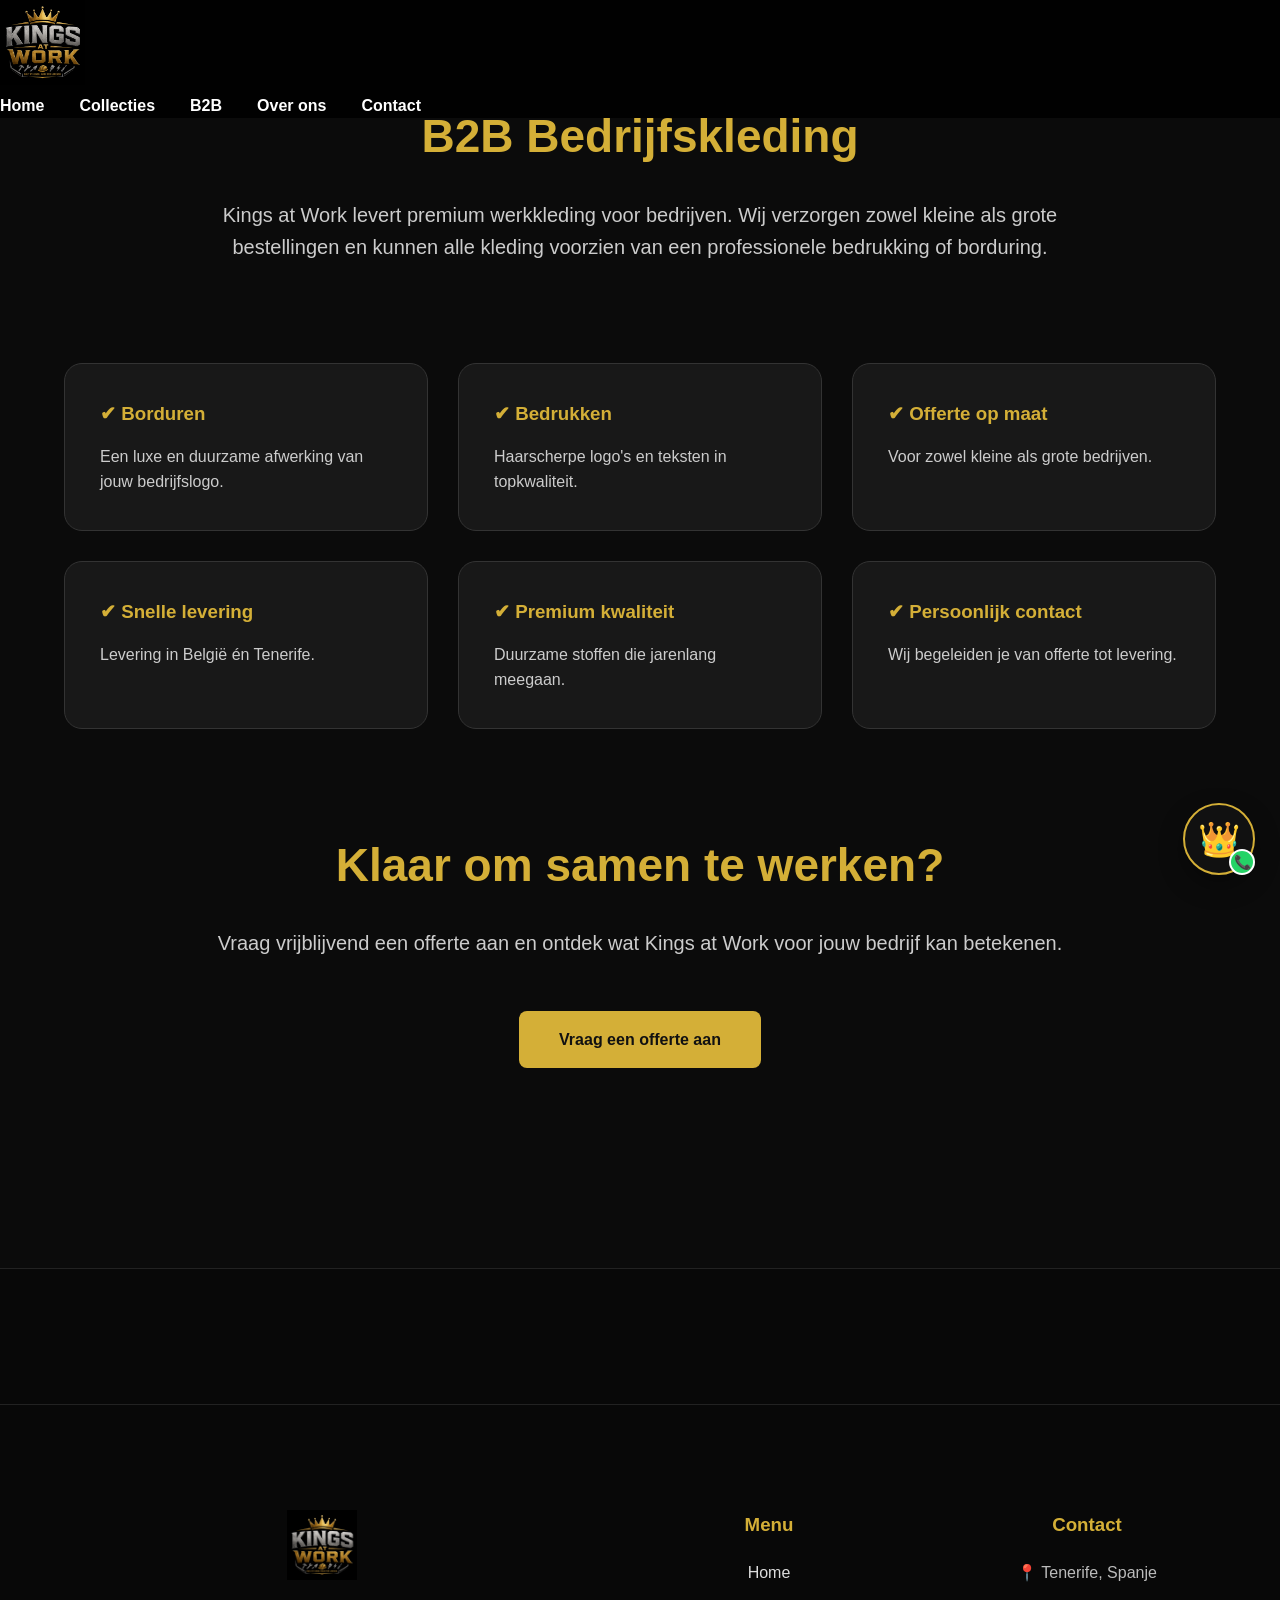
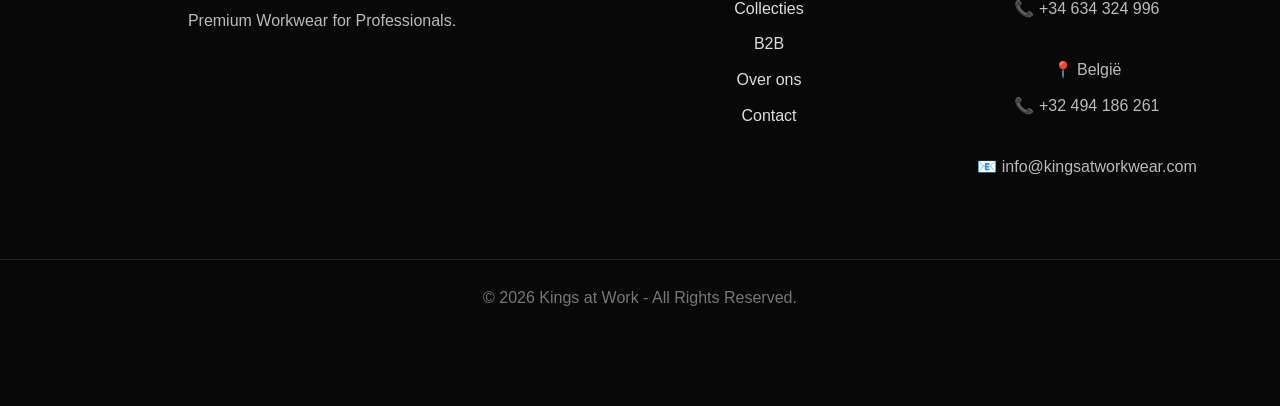
==== b2b.html @ e3f54581 "website volledig afgewerkt" ====
<!DOCTYPE html>
<html lang="nl">
<head>
    <meta charset="UTF-8">
    <meta name="viewport" content="width=device-width, initial-scale=1.0">
    <title>B2B | Kings at Work</title>
<meta name="description" content="Professionele bedrijfskleding voor bedrijven. Borduren, bedrukken en werkkleding op maat voor elke sector.">

<meta name="keywords" content="bedrijfskleding, borduren, bedrukken, werkkleding bedrijven, B2B">
    <link rel="stylesheet" href="css/style.css">
</head>

<body>

<header>

    <div class="logo">
        <a href="index.html">
            <img src="images/image0.png" alt="Kings at Work">
        </a>
    </div>

    <nav>
        <a href="index.html">Home</a>
        <a href="collecties.html">Collecties</a>
        <a href="b2b.html">B2B</a>
        <a href="over-ons.html">Over ons</a>
        <a href="contact.html">Contact</a>
    </nav>

</header>

<section class="intro">

    <div class="container">

        <h2>B2B Bedrijfskleding</h2>

        <p>
            Kings at Work levert premium werkkleding voor bedrijven.
            Wij verzorgen zowel kleine als grote bestellingen en kunnen alle
            kleding voorzien van een professionele bedrukking of borduring.
        </p>

    </div>

</section>

<section class="why">

    <div class="container">

        <div class="why-grid">

            <div class="why-card">
                <h3>✔ Borduren</h3>
                <p>Een luxe en duurzame afwerking van jouw bedrijfslogo.</p>
            </div>

            <div class="why-card">
                <h3>✔ Bedrukken</h3>
                <p>Haarscherpe logo's en teksten in topkwaliteit.</p>
            </div>

            <div class="why-card">
                <h3>✔ Offerte op maat</h3>
                <p>Voor zowel kleine als grote bedrijven.</p>
            </div>

            <div class="why-card">
                <h3>✔ Snelle levering</h3>
                <p>Levering in België én Tenerife.</p>
            </div>

            <div class="why-card">
                <h3>✔ Premium kwaliteit</h3>
                <p>Duurzame stoffen die jarenlang meegaan.</p>
            </div>

            <div class="why-card">
                <h3>✔ Persoonlijk contact</h3>
                <p>Wij begeleiden je van offerte tot levering.</p>
            </div>

        </div>

    </div>

</section>

<section class="intro">

    <div class="container">

        <h2>Klaar om samen te werken?</h2>

        <p>
            Vraag vrijblijvend een offerte aan en ontdek wat Kings at Work
            voor jouw bedrijf kan betekenen.
        </p>

        <br><br>

        <a href="contact.html" class="button">
            Vraag een offerte aan
        </a>

    </div>

</section>

<footer><footer>

    <div class="container footer-grid">

        <div>
            <img src="images/image0.png" alt="Kings at Work" class="footer-logo">
            <p>Premium Workwear for Professionals.</p>
        </div>

        <div>
            <h3>Menu</h3>
            <a href="index.html">Home</a>
            <a href="collecties.html">Collecties</a>
            <a href="b2b.html">B2B</a>
            <a href="over-ons.html">Over ons</a>
            <a href="contact.html">Contact</a>
        </div>

        <div>
            <h3>Contact</h3>
            <p>📍 Tenerife, Spanje</p>
            <p>📞 +34 634 324 996</p>

            <br>

            <p>📍 België</p>
            <p>📞 +32 494 186 261</p>

            <br>

            <p>📧 info@kingsatworkwear.com</p>
        </div>

    </div>

    <div class="copyright">
        ©️ 2026 Kings at Work - All Rights Reserved.
    </div>

</footer>

</footer>
<a href="https://wa.me/34634324996" class="whatsapp-btn" target="_blank" aria-label="Chat via WhatsApp">

    <div class="kings-chat">

        <div class="crown">👑</div>

        <div class="phone">📞</div>

    </div>

</a>
</a>
</body>
</html>
---- css/style.css ----
/* ==========================
   RESET
========================== */

*{
    margin:0;
    padding:0;
    box-sizing:border-box;
}

html{
    scroll-behavior:smooth;
}

body{
    font-family:'Montserrat',sans-serif;
    background:#0b0b0b;
    color:#fff;
    line-height:1.6;
}

/* ==========================
   CONTAINER
========================== */

.container{
    width:90%;
    max-width:1300px;
    margin:auto;
}

/* ==========================
   HEADER
========================== */

header{
    position:fixed;
    top:0;
    left:0;
    width:100%;
    background:rgba(0,0,0,.88);
    backdrop-filter:blur(12px);
    z-index:1000;
}

header .container{
    display:flex;
    justify-content:space-between;
    align-items:center;
    padding:20px 0;
}

.logo img{
    height:85px;
}

nav{
    display:flex;
    gap:35px;
}

nav a{
    color:white;
    text-decoration:none;
    font-weight:600;
    transition:.3s;
}

nav a:hover{
    color:#d4af37;
}

/* ==========================
   HERO
========================== */

.hero{
    position: relative;
    height: 100vh;
    background: linear-gradient(rgba(0,0,0,.55), rgba(0,0,0,.55)),
                url("../images/hoodie.jpg") center center/cover no-repeat;
    display: flex;
    justify-content: center;
    align-items: center;
    text-align: center;
}

.overlay{
    display: none;
}

.hero-content{
    position: relative;
    z-index: 2;
    max-width: 850px;
    padding: 20px;
}

.hero h1{
    font-size: 82px;
    color: #d4af37;
    font-weight: 800;
}

.hero h2{
    margin-top: 15px;
    font-size: 34px;
    letter-spacing: 8px;
}

.hero p{
    margin: 35px 0;
    font-size: 22px;
    color: #ddd;
}

/* ==========================
   BUTTON
========================== */

.button{
    display:inline-block;
    background:#d4af37;
    color:#111;
    text-decoration:none;
    padding:16px 40px;
    border-radius:8px;
    font-weight:700;
    transition:.3s;
}

.button:hover{
    background:white;
    transform:translateY(-3px);
}/* ==========================
   INTRO
========================== */

.intro{
    padding:100px 0;
    text-align:center;
}

.intro h2{
    font-size:46px;
    color:#d4af37;
    margin-bottom:25px;
}

.intro p{
    max-width:850px;
    margin:auto;
    color:#cccccc;
    font-size:20px;
}

/* ==========================
   COLLECTIES
========================== */

{/* ==========================
   COLLECTIES
========================== */

.collections{
    padding:140px 8% 80px;
    background:#111;
    text-align:center;
}

.collections h2{
    font-size:46px;
    color:#d4af37;
    margin-bottom:60px;
}

.products{
    display:grid;
    grid-template-columns:repeat(auto-fit,minmax(300px,1fr));
    gap:40px;
}

.product{
    background:#1a1a1a;
    border:1px solid #333;
    border-radius:18px;
    overflow:hidden;
    transition:.3s;
}

.product:hover{
    transform:translateY(-8px);
    border-color:#d4af37;
}

.product img{
    width:100%;
    height:300px;
    object-fit:contain;
    background:#111;
    padding:20px;
}

.product h3{
    color:#d4af37;
    margin:20px 0 10px;
}

.product p{
    color:#ccc;
    padding:0 20px 25px;
}}
.overlay{
    position:absolute;
    top:0;
    left:0;
    width:100%;
    height:100%;
    background:linear-gradient(
        rgba(0,0,0,.93),
        rgba(0,0,0,.90)
    );
    z-index:1;
}

}

/* ==========================
   WAAROM
========================== */

.why{
    padding:100px 0;
}

.why h2{
    text-align:center;
    color:#d4af37;
    font-size:46px;
    margin-bottom:60px;
}

.why-grid{
    display:grid;
    grid-template-columns:repeat(auto-fit,minmax(280px,1fr));
    gap:30px;
}

.why-card{
    background:#181818;
    border:1px solid #333;
    border-radius:18px;
    padding:35px;
    transition:.3s;
}

.why-card:hover{
    transform:translateY(-10px);
    border-color:#d4af37;
}

.why-card h3{
    color:#d4af37;
    margin-bottom:15px;
}

.why-card p{
    color:#cccccc;
}

/* ==========================
   FOOTER
========================== */

footer{
    background:#000;
    padding:35px 0;
    text-align:center;
    color:#999;
    border-top:1px solid #222;
}

/* ==========================
   MOBIEL
========================== */

@media(max-width:900px){

    .hero h1{
        font-size:52px;
    }

    .hero h2{
        font-size:24px;
        letter-spacing:4px;
    }

    .hero p{
        font-size:18px;
    }

    header .container{
        flex-direction:column;
        gap:20px;
    }

    nav{
        flex-wrap:wrap;
        justify-content:center;
        gap:20px;
    }
}/* CONTACT */

.contact{
    padding:100px 0;
    background:#111;
    text-align:center;
}

.contact h2{
    color:#d4af37;
    font-size:46px;
    margin-bottom:20px;
}

.contact > .container > p{
    max-width:800px;
    margin:0 auto 50px;
    color:#ccc;
}

.contact-cards{
    display:grid;
    grid-template-columns:repeat(auto-fit,minmax(260px,1fr));
    gap:30px;
}

.contact-card{
    background:#1a1a1a;
    border:1px solid #333;
    border-radius:18px;
    padding:35px;
}

.contact-card h3{
    color:#d4af37;
    margin-bottom:15px;
}

.phone{
    color:#d4af37;
    font-size:22px;
    font-weight:700;
}

.contact-link{
    color:#d4af37;
    text-decoration:none;
    font-weight:700;
}

.contact-link:hover{
    color:#fff;
}/* ==========================
   PREMIUM FOOTER
========================== */

footer{
    background:#080808;
    margin-top:100px;
    border-top:1px solid #222;
}

.footer-grid{
    display:grid;
    grid-template-columns:2fr 1fr 1fr;
    gap:60px;
    padding:70px 0;
}

.footer-logo{
    height:70px;
    margin-bottom:20px;
}

.footer-grid h3{
    color:#d4af37;
    margin-bottom:20px;
}

.footer-grid a{
    display:block;
    color:#ddd;
    text-decoration:none;
    margin-bottom:10px;
    transition:.3s;
}

.footer-grid a:hover{
    color:#d4af37;
}

.footer-grid p{
    color:#bbb;
    margin-bottom:10px;
}

.copyright{
    text-align:center;
    padding:25px;
    border-top:1px solid #222;
    color:#777;
}

@media(max-width:900px){

    .footer-grid{
        grid-template-columns:1fr;
        text-align:center;
    }

}.contact .button{
    display: block;
    width: fit-content;
    margin: 50px auto 0;
}/* WhatsApp knop */

.whatsapp{
    position:fixed;
    bottom:25px;
    right:25px;
    width:65px;
    height:65px;
    background:#25D366;
    color:white;
    border-radius:50%;
    display:flex;
    justify-content:center;
    align-items:center;
    font-size:34px;
    text-decoration:none;
    box-shadow:0 8px 20px rgba(0,0,0,.35);
    z-index:9999;
    transition:.3s;
}

.whatsapp:hover{
    transform:scale(1.1);
    box-shadow:0 10px 30px rgba(37,211,102,.5);
}/* WhatsApp knop */

.whatsapp{
    position: fixed;
    bottom: 25px;
    right: 25px;
    width: 65px;
    height: 65px;
    background: #25D366;
    border-radius: 50%;
    display: flex;
    justify-content: center;
    align-items: center;
    box-shadow: 0 8px 20px rgba(0,0,0,.35);
    z-index: 9999;
    transition: .3s;
}

.whatsapp img{
    width: 36px;
    height: 36px;
}

.whatsapp:hover{
    transform: scale(1.1);
    box-shadow: 0 10px 30px rgba(37,211,102,.45);
}/* Floating Kings Button */

.whatsapp-btn{
    position:fixed;
    right:25px;
    bottom:25px;
    display:flex;
    align-items:center;
    text-decoration:none;
    z-index:9999;
}

.whatsapp-text{
    background:#111;
    color:white;
    padding:14px 18px;
    border-radius:50px;
    margin-right:12px;
    opacity:0;
    transform:translateX(15px);
    transition:.35s;
    white-space:nowrap;
    border:1px solid #d4af37;
    font-weight:600;
}

.whatsapp-icon{
    width:68px;
    height:68px;
    border-radius:50%;
    background:#111;
    border:2px solid #d4af37;
    color:#d4af37;
    display:flex;
    justify-content:center;
    align-items:center;
    font-size:34px;
    box-shadow:0 8px 25px rgba(0,0,0,.35);
    transition:.35s;
}

.whatsapp-btn:hover .whatsapp-text{
    opacity:1;
    transform:translateX(0);
}

.whatsapp-btn:hover .whatsapp-icon{
    background:#d4af37;
    color:#111;
    transform:scale(1.08);
}/* Kings at Work WhatsApp knop */

.whatsapp-btn{
    position:fixed;
    bottom:25px;
    right:25px;
    z-index:9999;
    text-decoration:none;
}

.kings-chat{
    position:relative;
    width:72px;
    height:72px;
    border-radius:50%;
    background:#111;
    border:2px solid #d4af37;
    display:flex;
    justify-content:center;
    align-items:center;
    box-shadow:0 10px 25px rgba(0,0,0,.35);
    transition:.3s;
}

.kings-chat:hover{
    transform:scale(1.08);
    box-shadow:0 12px 35px rgba(212,175,55,.35);
}

.crown{
    font-size:34px;
    color:#d4af37;
}

.phone{
    position:absolute;
    right:-2px;
    bottom:-2px;
    width:26px;
    height:26px;
    border-radius:50%;
    background:#25D366;
    color:white;
    display:flex;
    justify-content:center;
    align-items:center;
    font-size:14px;
    border:2px solid white;
}
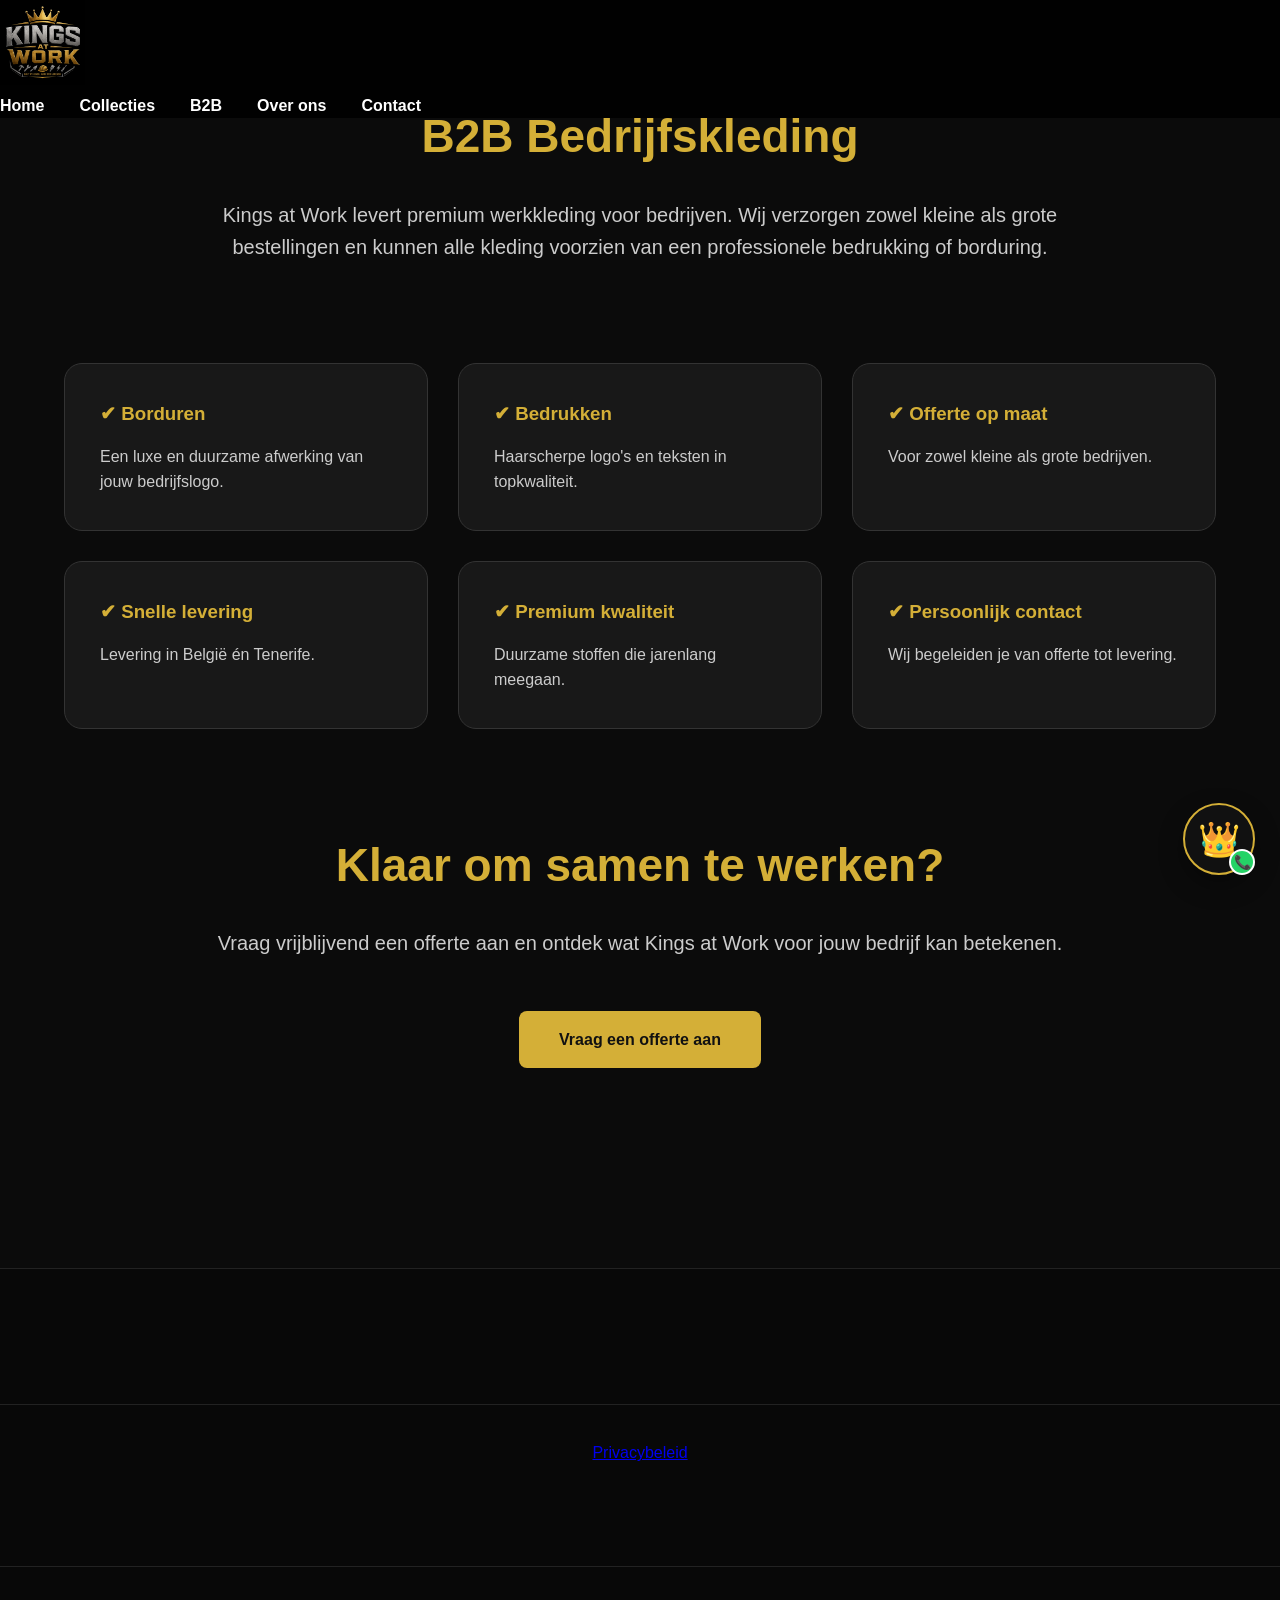
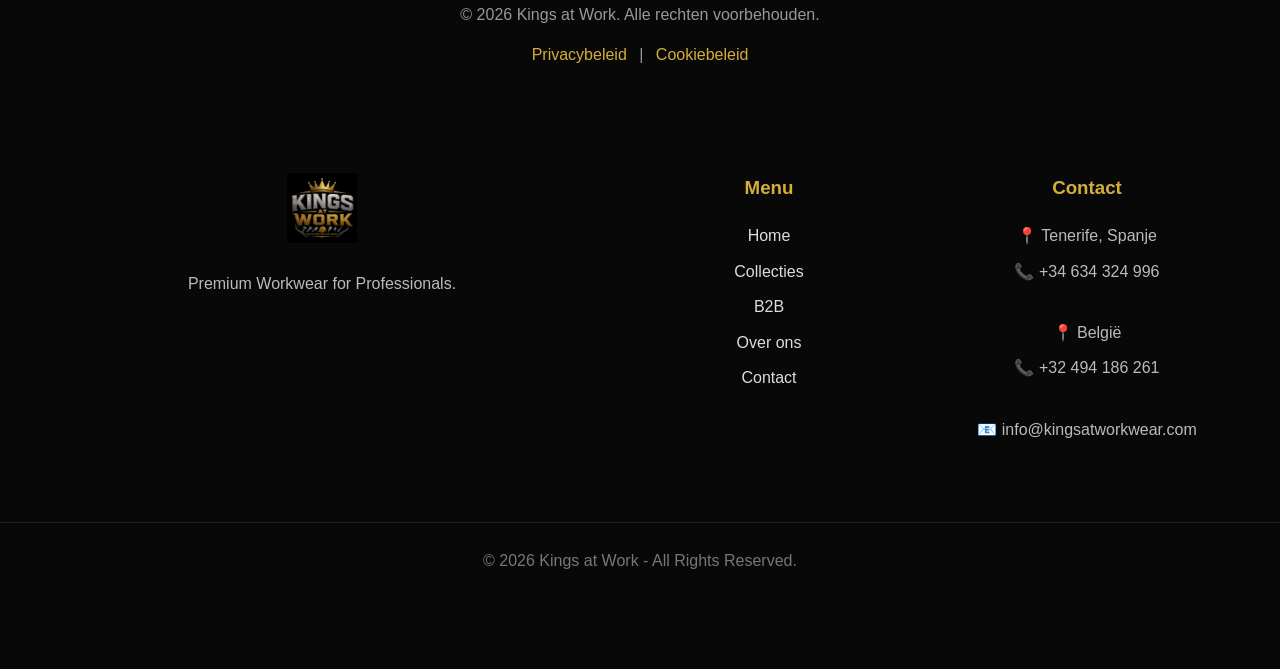
==== commit 3f08c231: "website afgewert" ====
--- a/b2b.html
+++ b/b2b.html
@@ -109,7 +109,17 @@
 
 </section>
 
-<footer><footer>
+<footer><footer><a href="privacy.html">Privacybeleid</a>
+    <footer>
+
+<p>©️ 2026 Kings at Work. Alle rechten voorbehouden.</p>
+
+<div class="footer-links">
+    <a href="privacy.html">Privacybeleid</a> |
+    <a href="cookiebeleid.html">Cookiebeleid</a>
+</div>
+
+</footer>
 
     <div class="container footer-grid">
 
--- a/css/style.css
+++ b/css/style.css
@@ -571,4 +571,88 @@
     align-items:center;
     font-size:14px;
     border:2px solid white;
+}.footer-links{
+    margin-top:15px;
+}
+
+.footer-links a{
+    color:#d4af37;
+    text-decoration:none;
+    margin:0 8px;
+}
+
+.footer-links a:hover{
+    color:#ffffff;
+}.contact-form{
+    max-width:700px;
+    margin:50px auto;
+    display:flex;
+    flex-direction:column;
+    gap:20px;
+}
+
+.contact-form input,
+.contact-form textarea{
+
+    width:100%;
+    padding:18px;
+    border-radius:10px;
+    border:1px solid #444;
+    background:#1b1b1b;
+    color:white;
+    font-size:16px;
+}
+
+.contact-form input:focus,
+.contact-form textarea:focus{
+
+    outline:none;
+    border:1px solid #d4af37;
+}
+
+.contact-form textarea{
+    resize:vertical;
+}
+
+.contact-form button{
+    align-self:center;
+}@media (max-width: 768px) {
+
+.container{
+    width:95%;
+    margin:auto;
+}
+
+nav ul{
+    flex-direction:column;
+    gap:15px;
+}
+
+.hero h1{
+    font-size:42px;
+}
+
+.hero p{
+    font-size:18px;
+}
+
+img{
+    max-width:100%;
+    height:auto;
+}
+
+.products{
+    display:grid;
+    grid-template-columns:1fr;
+    gap:30px;
+}
+
+.product-card{
+    width:100%;
+}
+
+footer .container{
+    display:block;
+}
+
 }
